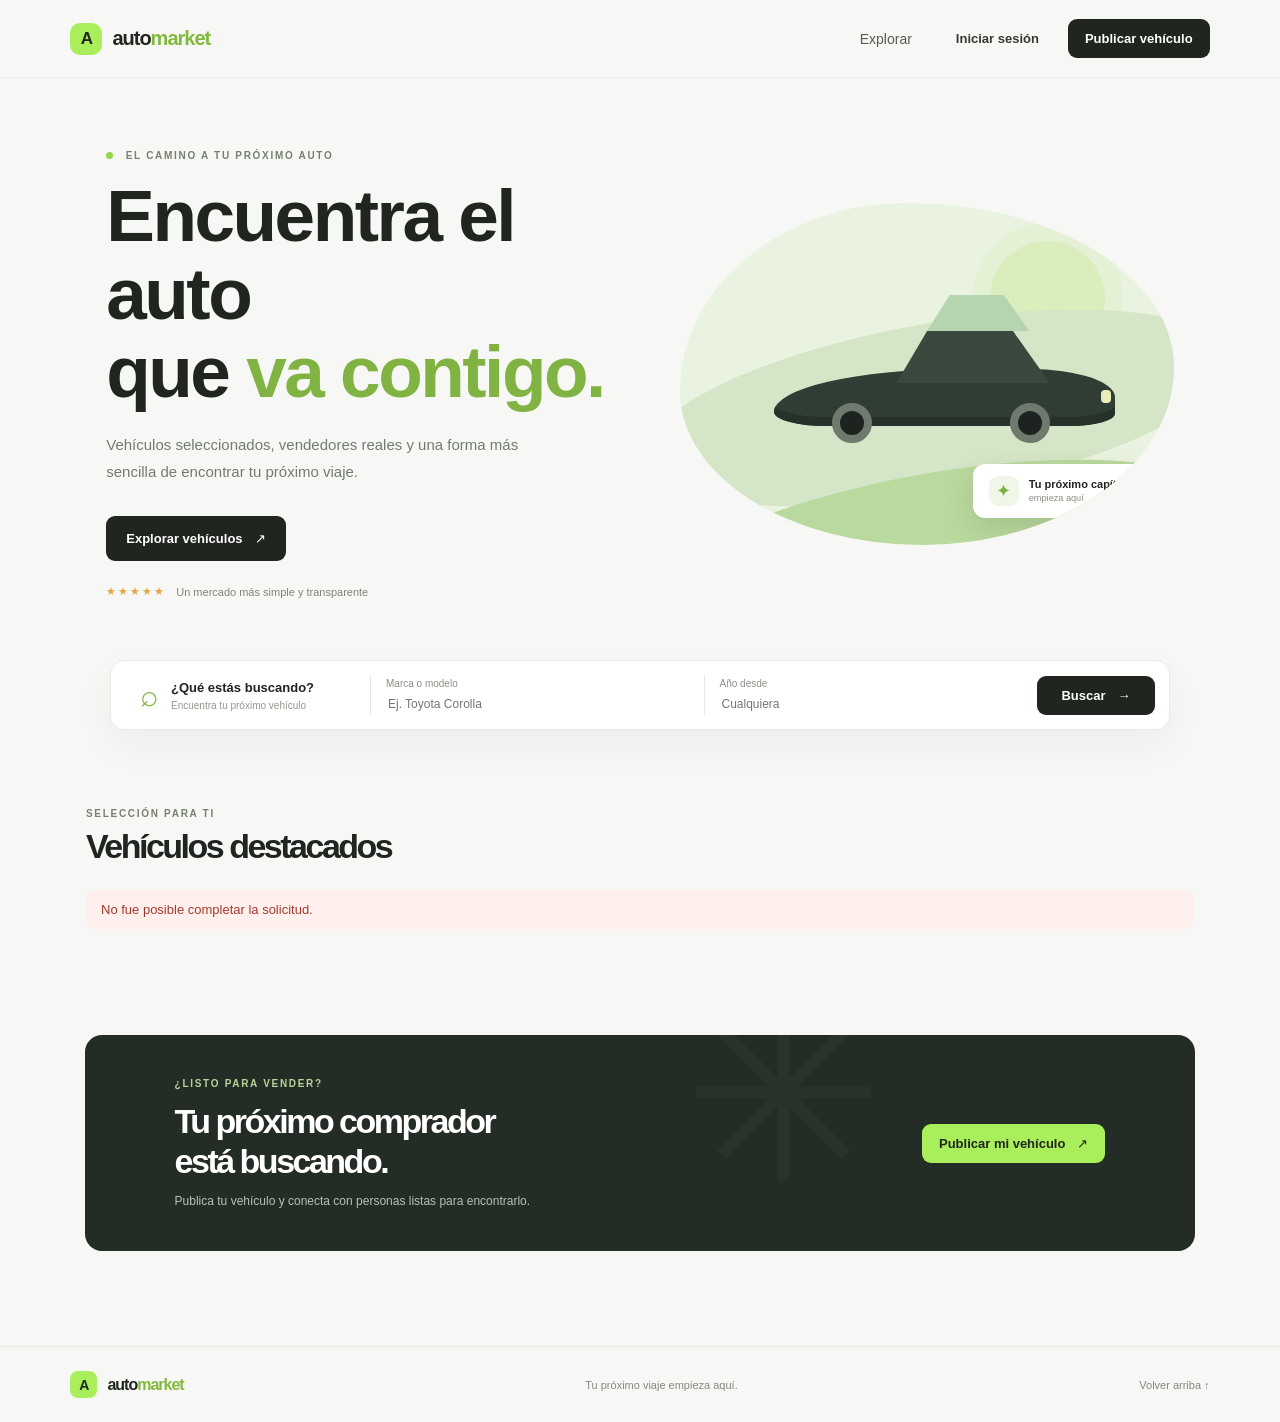
==== web/index.html @ 0ed243d3 "Keep repository frontend-only Configure the static UI to connect to an external API and remove the G" ====
<!doctype html>
<html lang="es">
<head>
  <meta charset="utf-8">
  <meta name="viewport" content="width=device-width, initial-scale=1">
  <meta name="theme-color" content="#f7f8f5">
  <meta name="description" content="Encuentra y publica vehículos en AutoMarket.">
  <title>AutoMarket | Compra y vende tu próximo vehículo</title>
  <link rel="stylesheet" href="./static/styles.css">
</head>
<body>
  <header class="topbar">
    <a class="brand" href="/" aria-label="AutoMarket, inicio">
      <span class="brand-mark">A</span>
      <span>auto<span class="brand-accent">market</span></span>
    </a>
    <nav class="top-actions" aria-label="Navegación principal">
      <a class="nav-link" href="#catalogo">Explorar</a>
      <button class="button button-quiet" id="open-login" type="button">Iniciar sesión</button>
      <button class="button button-dark" id="open-register" type="button">Publicar vehículo</button>
      <div class="account-menu hidden" id="account-menu">
        <span class="account-name" id="account-name"></span>
        <button class="button button-quiet" id="logout" type="button">Salir</button>
      </div>
    </nav>
  </header>

  <main>
    <section class="hero">
      <div class="hero-copy">
        <p class="eyebrow"><span class="eyebrow-dot"></span> EL CAMINO A TU PRÓXIMO AUTO</p>
        <h1>Encuentra el auto<br>que <span>va contigo.</span></h1>
        <p class="hero-description">Vehículos seleccionados, vendedores reales y una forma más sencilla de encontrar tu próximo viaje.</p>
        <a class="button button-dark button-large" href="#catalogo">Explorar vehículos <span aria-hidden="true">↗</span></a>
        <div class="hero-proof"><span class="proof-stars">★★★★★</span><span>Un mercado más simple y transparente</span></div>
      </div>
      <div class="hero-art" aria-hidden="true">
        <div class="sun"></div>
        <div class="road road-back"></div>
        <div class="car">
          <div class="car-window"></div>
          <div class="car-body"></div>
          <div class="wheel wheel-one"></div><div class="wheel wheel-two"></div>
          <div class="car-light"></div>
        </div>
        <div class="road road-front"></div>
        <div class="art-label"><span class="art-label-icon">✦</span><span><b>Tu próximo capítulo</b><small>empieza aquí</small></span></div>
      </div>
    </section>

    <section class="search-strip" aria-label="Buscar vehículos">
      <div class="search-intro"><span class="search-icon">⌕</span><span><b>¿Qué estás buscando?</b><small>Encuentra tu próximo vehículo</small></span></div>
      <label class="search-field"><span>Marca o modelo</span><input id="search-input" type="search" placeholder="Ej. Toyota Corolla"></label>
      <label class="search-field search-year"><span>Año desde</span><input id="year-input" type="number" min="1886" placeholder="Cualquiera"></label>
      <button class="button button-dark search-button" id="search-button" type="button">Buscar <span aria-hidden="true">→</span></button>
    </section>

    <section class="catalog section-wrap" id="catalogo">
      <div class="section-heading">
        <div><p class="eyebrow">SELECCIÓN PARA TI</p><h2>Vehículos destacados</h2></div>
        <span class="result-count" id="result-count"></span>
      </div>
      <div class="notice hidden" id="notice" role="status"></div>
      <div class="vehicle-grid" id="vehicle-grid" aria-live="polite"></div>
      <div class="empty-state hidden" id="empty-state">
        <span class="empty-icon">⌕</span><h3>No encontramos vehículos</h3>
        <p>Prueba otra búsqueda o vuelve más tarde para ver nuevas publicaciones.</p>
        <button class="button button-outline" id="clear-search" type="button">Limpiar búsqueda</button>
      </div>
    </section>

    <section class="seller-callout">
      <div class="callout-decoration" aria-hidden="true">✳</div>
      <div><p class="eyebrow">¿LISTO PARA VENDER?</p><h2>Tu próximo comprador<br>está buscando.</h2><p>Publica tu vehículo y conecta con personas listas para encontrarlo.</p></div>
      <button class="button button-light" id="callout-register" type="button">Publicar mi vehículo <span aria-hidden="true">↗</span></button>
    </section>

    <section class="workspace section-wrap hidden" id="workspace">
      <div class="section-heading">
        <div><p class="eyebrow" id="workspace-eyebrow">TU ESPACIO</p><h2 id="workspace-title">Panel</h2></div>
      </div>
      <div class="workspace-content" id="workspace-content"></div>
    </section>
  </main>

  <dialog class="auth-dialog" id="auth-dialog">
    <button class="dialog-close" id="close-dialog" type="button" aria-label="Cerrar">×</button>
    <div class="dialog-brand"><span class="brand-mark">A</span></div>
    <p class="eyebrow" id="auth-eyebrow">BIENVENIDO A AUTOMARKET</p>
    <h2 id="auth-title">Qué bueno tenerte aquí</h2>
    <p class="dialog-subtitle" id="auth-subtitle">Ingresa a tu cuenta para continuar.</p>
    <div class="auth-tabs">
      <button class="auth-tab active" id="login-tab" type="button">Iniciar sesión</button>
      <button class="auth-tab" id="register-tab" type="button">Crear cuenta</button>
    </div>
    <form id="auth-form">
      <label class="form-field hidden" id="name-field">Nombre completo<input id="name" name="name" autocomplete="name" maxlength="120"></label>
      <label class="form-field hidden" id="phone-field">Teléfono<input id="phone" name="phone" autocomplete="tel" maxlength="32" placeholder="+57 300 000 0000"></label>
      <label class="form-field">Correo electrónico<input id="email" name="email" type="email" autocomplete="email" required maxlength="254"></label>
      <label class="form-field">Contraseña<input id="password" name="password" type="password" autocomplete="current-password" required minlength="12" maxlength="1024"><small>Debe tener al menos 12 caracteres.</small></label>
      <p class="form-error hidden" id="auth-error" role="alert"></p>
      <button class="button button-dark button-full" id="auth-submit" type="submit">Iniciar sesión</button>
    </form>
  </dialog>
  <footer class="footer"><a class="brand footer-brand" href="/"><span class="brand-mark">A</span><span>auto<span class="brand-accent">market</span></span></a><span>Tu próximo viaje empieza aquí.</span><a href="#catalogo">Volver arriba ↑</a></footer>
  <script src="./static/config.js"></script>
  <script src="./static/app.js" defer></script>
</body>
</html>
---- web/static/styles.css ----
:root{font-family:"Segoe UI",Arial,sans-serif;color:#20251f;background:#f7f8f5;font-synthesis:none;text-rendering:optimizeLegibility;font-weight:400;--ink:#20251f;--muted:#72796f;--line:#e6e9e2;--green:#a9ef5b;--dark:#20251f;--paper:#fff}
*{box-sizing:border-box}
html{scroll-behavior:smooth}
body{margin:0;min-width:320px}
button,input{font:inherit}
button,a{-webkit-tap-highlight-color:transparent}
a{color:inherit;text-decoration:none}
.hidden{display:none!important}
.topbar{height:78px;padding:0 max(5.5vw,24px);display:flex;align-items:center;justify-content:space-between;background:rgba(247,248,245,.92);border-bottom:1px solid rgba(32,37,31,.06);position:sticky;top:0;z-index:5;backdrop-filter:blur(14px)}
.brand{display:inline-flex;align-items:center;gap:10px;font-family:Manrope,sans-serif;font-weight:800;font-size:20px;letter-spacing:-1px}
.brand-mark{width:32px;height:32px;display:grid;place-items:center;background:var(--green);border-radius:10px;font-size:17px;letter-spacing:-1px}
.brand-accent{color:#82b83f}
.top-actions{display:flex;align-items:center;gap:12px}
.nav-link{font-size:14px;color:#555d53;margin-right:15px}
.button{border:0;border-radius:9px;padding:12px 17px;font-weight:700;font-size:13px;cursor:pointer;transition:transform .18s,background .18s,box-shadow .18s;display:inline-flex;align-items:center;justify-content:center;gap:12px}
.button:hover{transform:translateY(-1px)}
.button-dark{background:var(--dark);color:#fff}
.button-dark:hover{background:#303a2f;box-shadow:0 7px 20px #20251f25}
.button-quiet{background:transparent;color:#343a33}
.button-quiet:hover{background:#ecefe9}
.button-large{padding:15px 20px;margin-top:7px}
.button-light{background:var(--green);color:#20251f}
.button-outline{background:transparent;border:1px solid #d9ded5;color:var(--ink)}
.button-full{width:100%;margin-top:8px}
.account-menu{display:flex;gap:12px;align-items:center}
.account-name{font-size:13px;font-weight:700}
.hero{padding:72px max(8.3vw,32px) 70px;min-height:490px;display:grid;grid-template-columns:1fr .9fr;align-items:center;gap:25px;max-width:1500px;margin:auto;overflow:hidden}
.eyebrow{font-size:10px;letter-spacing:1.7px;color:#76806d;font-weight:700;margin:0 0 16px}
.eyebrow-dot{display:inline-block;width:7px;height:7px;border-radius:50%;background:#96d64c;margin-right:8px}
h1,h2,h3,p{margin-top:0}
h1,h2{font-family:"Segoe UI",Arial,sans-serif;letter-spacing:-2.5px}
h1{font-size:clamp(43px,5.7vw,74px);line-height:1.07;margin:0 0 20px;font-weight:700}
h1 span{color:#80b341}
.hero-description{color:#737b70;font-size:15px;line-height:1.8;max-width:420px;margin:0 0 24px}
.hero-proof{display:flex;align-items:center;gap:10px;font-size:11px;color:#7d8479;margin-top:24px}
.proof-stars{letter-spacing:2px;color:#e6a643}
.hero-art{height:342px;position:relative;border-radius:46% 54% 51% 49%/55% 48% 52% 45%;background:#eaf3df;overflow:hidden}
.sun{position:absolute;width:115px;height:115px;border-radius:50%;background:#d9edbd;top:38px;right:14%;box-shadow:0 0 0 18px #d9edbd55}
.road{position:absolute;left:-8%;width:120%;height:170px;background:#d5e5c7;transform:rotate(-10deg);border-radius:50%}
.road-back{bottom:52px}
.road-front{bottom:-98px;background:#bad99e}
.car{position:absolute;left:19%;right:12%;bottom:102px;height:118px}
.car-body{position:absolute;left:0;right:0;bottom:17px;height:57px;background:#303d34;border-radius:55% 25% 13% 15%/75% 50% 22% 25%;box-shadow:inset 0 -9px #263129}
.car-body:before{content:"";position:absolute;width:45%;height:52px;right:19%;top:-38px;background:#39493d;clip-path:polygon(20% 0,76% 0,100% 100%,0 100%);border-radius:20px 30px 0 0}
.car-window{position:absolute;z-index:1;width:30%;height:36px;right:25%;top:-30px;background:#b5d5b0;clip-path:polygon(22% 0,75% 0,100% 100%,0 100%)}
.wheel{position:absolute;z-index:2;width:40px;height:40px;border-radius:50%;background:#1d241f;border:8px solid #6f796d;bottom:0}
.wheel-one{left:17%}.wheel-two{right:19%}
.car-light{position:absolute;right:4px;bottom:40px;background:#e8edbb;width:10px;height:13px;border-radius:4px}
.art-label{position:absolute;right:5%;bottom:8%;display:flex;gap:10px;align-items:center;background:#fff;padding:12px 16px;border-radius:12px;box-shadow:0 12px 30px #3b49302a;font-size:11px}
.art-label-icon{width:30px;height:30px;border-radius:9px;display:grid;place-items:center;background:#f0f7e9;color:#7dae42;font-size:18px}
.art-label b,.art-label small{display:block}.art-label small{color:#899083;margin-top:3px}
.search-strip{max-width:1060px;margin:-8px auto 78px;background:#fff;border:1px solid #e9ece6;box-shadow:0 15px 38px #2833210c;padding:14px;display:flex;align-items:center;gap:10px;border-radius:14px;position:relative;z-index:1}
.search-intro{display:flex;align-items:center;gap:12px;min-width:235px;padding:0 15px}
.search-icon{font-size:31px;color:#87b748;line-height:1}
.search-intro b,.search-intro small{display:block}.search-intro b{font-size:13px}.search-intro small{font-size:10px;color:#92988e;margin-top:5px}
.search-field{padding:3px 15px;border-left:1px solid var(--line);flex:1;min-width:100px}
.search-field span{display:block;font-size:10px;color:#8a9086;margin-bottom:5px}
.search-field input{width:100%;border:0;outline:0;color:var(--ink);font-size:12px;background:transparent}
.search-button{min-width:118px}
.section-wrap{max-width:1180px;padding:0 36px;margin:0 auto 90px}
.section-heading{display:flex;align-items:end;justify-content:space-between;margin-bottom:24px}
.section-heading .eyebrow{margin-bottom:8px}
h2{font-size:34px;line-height:1.15;margin:0;font-weight:700}
.result-count{font-size:12px;color:#81887e;padding-bottom:5px}
.vehicle-grid{display:grid;grid-template-columns:repeat(3,minmax(0,1fr));gap:20px}
.vehicle-card{border:1px solid #e8ebe5;border-radius:14px;background:#fff;overflow:hidden;transition:transform .2s,box-shadow .2s}
.vehicle-card:hover{transform:translateY(-3px);box-shadow:0 14px 30px #232b2012}
.vehicle-photo{height:175px;background:linear-gradient(145deg,#e9f1e1,#d4e5c4);display:grid;place-items:center;position:relative}
.vehicle-photo:before{content:"";position:absolute;inset:22px;border:1px solid #ffffff80;border-radius:50%}
.vehicle-glyph{font-size:63px;filter:drop-shadow(0 10px 5px #35402c2b)}
.photo-tag{position:absolute;top:13px;left:13px;background:#ffffffd9;border-radius:6px;padding:6px 9px;font-size:9px;font-weight:700;color:#64715a}
.vehicle-info{padding:17px}
.vehicle-title{font-family:"Segoe UI",Arial,sans-serif;font-weight:700;font-size:16px;letter-spacing:-.4px;margin:0 0 7px}
.vehicle-meta{font-size:11px;color:#838a80;display:flex;gap:8px;align-items:center}
.vehicle-meta .separator{width:3px;height:3px;border-radius:50%;background:#a9afa4}
.vehicle-description{font-size:11px;line-height:1.6;color:#767e73;min-height:35px;margin:13px 0}
.vehicle-bottom{display:flex;align-items:center;justify-content:space-between;padding-top:13px;border-top:1px solid #eff0ed}
.vehicle-price{font-family:"Segoe UI",Arial,sans-serif;font-size:17px;font-weight:800;letter-spacing:-.5px}
.seller-link{font-size:10px;color:#729c3e;font-weight:700}
.seller-contact{font-size:10px;color:#7e867b;margin-top:8px}
.notice{padding:12px 15px;border-radius:9px;background:#f1f7e9;color:#425833;font-size:13px;margin-bottom:16px}
.notice.error{background:#fff0ed;color:#a13b2d}
.empty-state{text-align:center;padding:65px 20px;border:1px dashed #dce2d7;border-radius:14px;background:#fbfcfa}
.empty-icon{font-size:36px;color:#94bc66}.empty-state h3{font-family:"Segoe UI",Arial,sans-serif;margin:10px 0}.empty-state p{font-size:13px;color:#7a8277;margin-bottom:18px}
.seller-callout{margin:0 auto 95px;max-width:1110px;background:#242d25;color:#fff;border-radius:17px;padding:43px 7%;display:flex;align-items:center;justify-content:space-between;position:relative;overflow:hidden}
.seller-callout .eyebrow{color:#b7d49c;margin-bottom:12px}
.seller-callout h2{font-size:34px;line-height:1.18;margin-bottom:13px}
.seller-callout p:not(.eyebrow){font-size:12px;color:#b9c1b6;margin-bottom:0}
.callout-decoration{position:absolute;right:28%;top:-58px;color:#ffffff08;font-size:240px;line-height:1}
.seller-callout .button{z-index:1}
.workspace{padding-top:12px}
.workspace-content{display:grid;grid-template-columns:1fr;gap:22px}
.panel{background:#fff;border:1px solid var(--line);border-radius:14px;padding:22px}
.panel h3{font-family:"Segoe UI",Arial,sans-serif;font-size:17px;margin:0 0 16px}
.panel-subtitle{font-size:12px;color:#81887e;margin:-9px 0 18px}
.listing-form{display:grid;grid-template-columns:repeat(2,minmax(0,1fr));gap:13px}
.form-field{display:flex;flex-direction:column;gap:7px;font-size:11px;color:#626a5f;font-weight:600}
.form-field input,.form-field textarea{width:100%;border:1px solid #e2e6df;border-radius:8px;padding:11px 12px;outline:none;color:var(--ink);font-size:12px;background:#fff}
.form-field input:focus,.form-field textarea:focus{border-color:#96c45c;box-shadow:0 0 0 3px #a9ef5b30}
.form-field textarea{min-height:85px;resize:vertical}
.span-two{grid-column:span 2}
.form-help{font-size:10px;color:#8a9187;font-weight:400}
.listing-form .button{justify-self:start}
.dashboard-list{display:flex;flex-direction:column;gap:9px}
.dashboard-row{display:flex;align-items:center;justify-content:space-between;gap:15px;border:1px solid #edf0ea;padding:12px 13px;border-radius:9px}
.dashboard-row-main{min-width:0}.dashboard-row-title{font-weight:700;font-size:12px}.dashboard-row-meta{font-size:10px;color:#838a80;margin-top:5px}
.status-pill{display:inline-block;border-radius:20px;padding:5px 9px;font-size:9px;font-weight:700;background:#fff5dc;color:#99701a;white-space:nowrap}
.status-published{background:#edf6e5;color:#56813a}.status-sold{background:#f0f0ee;color:#777d74}
.row-actions{display:flex;gap:7px;align-items:center;flex-shrink:0}
.button-small{padding:8px 10px;font-size:10px;border-radius:7px}
.button-danger{background:#fff0ed;color:#a14336}.button-danger:hover{background:#ffe0da}
.dashboard-empty{font-size:12px;color:#858c82;padding:12px 0}
.footer{border-top:1px solid var(--line);padding:24px max(5.5vw,24px);display:flex;align-items:center;justify-content:space-between;color:#828980;font-size:11px}
.footer-brand{color:var(--ink);font-size:16px}.footer-brand .brand-mark{width:27px;height:27px;font-size:14px;border-radius:8px}
.auth-dialog{width:min(440px,calc(100% - 30px));border:0;border-radius:17px;padding:33px 35px 30px;box-shadow:0 25px 90px #1c261b35;color:var(--ink)}
.auth-dialog::backdrop{background:#16201590;backdrop-filter:blur(4px)}
.dialog-close{position:absolute;right:17px;top:13px;border:0;background:transparent;font-size:25px;cursor:pointer;color:#838a80}
.dialog-brand{margin-bottom:17px}.auth-dialog .eyebrow{margin-bottom:9px}.auth-dialog h2{font-size:25px;letter-spacing:-1px}
.dialog-subtitle{font-size:12px;color:#828980;margin:9px 0 20px}
.auth-tabs{display:flex;border-bottom:1px solid var(--line);margin-bottom:20px}
.auth-tab{border:0;background:none;padding:11px 0;margin-right:24px;color:#858c82;font-size:12px;font-weight:700;cursor:pointer;border-bottom:2px solid transparent}
.auth-tab.active{color:var(--ink);border-color:#8cc34b}
.auth-dialog form{display:grid;gap:13px}
.auth-dialog .form-field input{margin-top:1px}
.auth-dialog .form-field small{font-size:10px;color:#92988e;font-weight:400}
.form-error{margin:0;background:#fff0ed;color:#a13b2d;padding:10px;border-radius:7px;font-size:11px}
@media(max-width:900px){.hero{padding-left:6vw;padding-right:6vw}.search-strip{margin-left:24px;margin-right:24px}.seller-callout{margin-left:24px;margin-right:24px}.vehicle-grid{grid-template-columns:repeat(2,minmax(0,1fr))}}
@media(max-width:650px){.topbar{height:66px;padding:0 17px}.brand{font-size:17px}.brand-mark{width:29px;height:29px}.nav-link{display:none}.top-actions{gap:5px}.top-actions>.button{font-size:11px;padding:10px}.account-name{display:none}.hero{grid-template-columns:1fr;padding:54px 25px 45px;gap:29px}.hero-art{height:245px;max-width:450px;width:100%;justify-self:center}.car{transform:scale(.83);transform-origin:bottom center;left:10%;right:4%}.search-strip{margin:0 17px 58px;display:grid;grid-template-columns:1fr 1fr}.search-intro{grid-column:span 2;padding:4px 8px}.search-field{border-left:0;padding:8px;border-top:1px solid var(--line)}.search-year{border-left:1px solid var(--line)}.search-button{grid-column:span 2;width:100%}.section-wrap{padding:0 18px;margin-bottom:65px}.section-heading{align-items:start;gap:10px}h2{font-size:28px}.vehicle-grid{grid-template-columns:1fr;gap:14px}.vehicle-photo{height:185px}.seller-callout{margin:0 17px 65px;padding:29px 24px;display:block}.seller-callout h2{font-size:29px}.seller-callout .button{margin-top:22px}.listing-form{grid-template-columns:1fr}.span-two{grid-column:auto}.dashboard-row{align-items:flex-start;flex-wrap:wrap}.row-actions{margin-left:auto}.footer{padding:22px 17px;gap:12px;flex-wrap:wrap}.footer>span{display:none}.auth-dialog{padding:29px 23px 24px}.workspace .section-heading{margin-bottom:17px}}
@media(prefers-reduced-motion:reduce){html{scroll-behavior:auto}*,*::before,*::after{transition:none!important}}
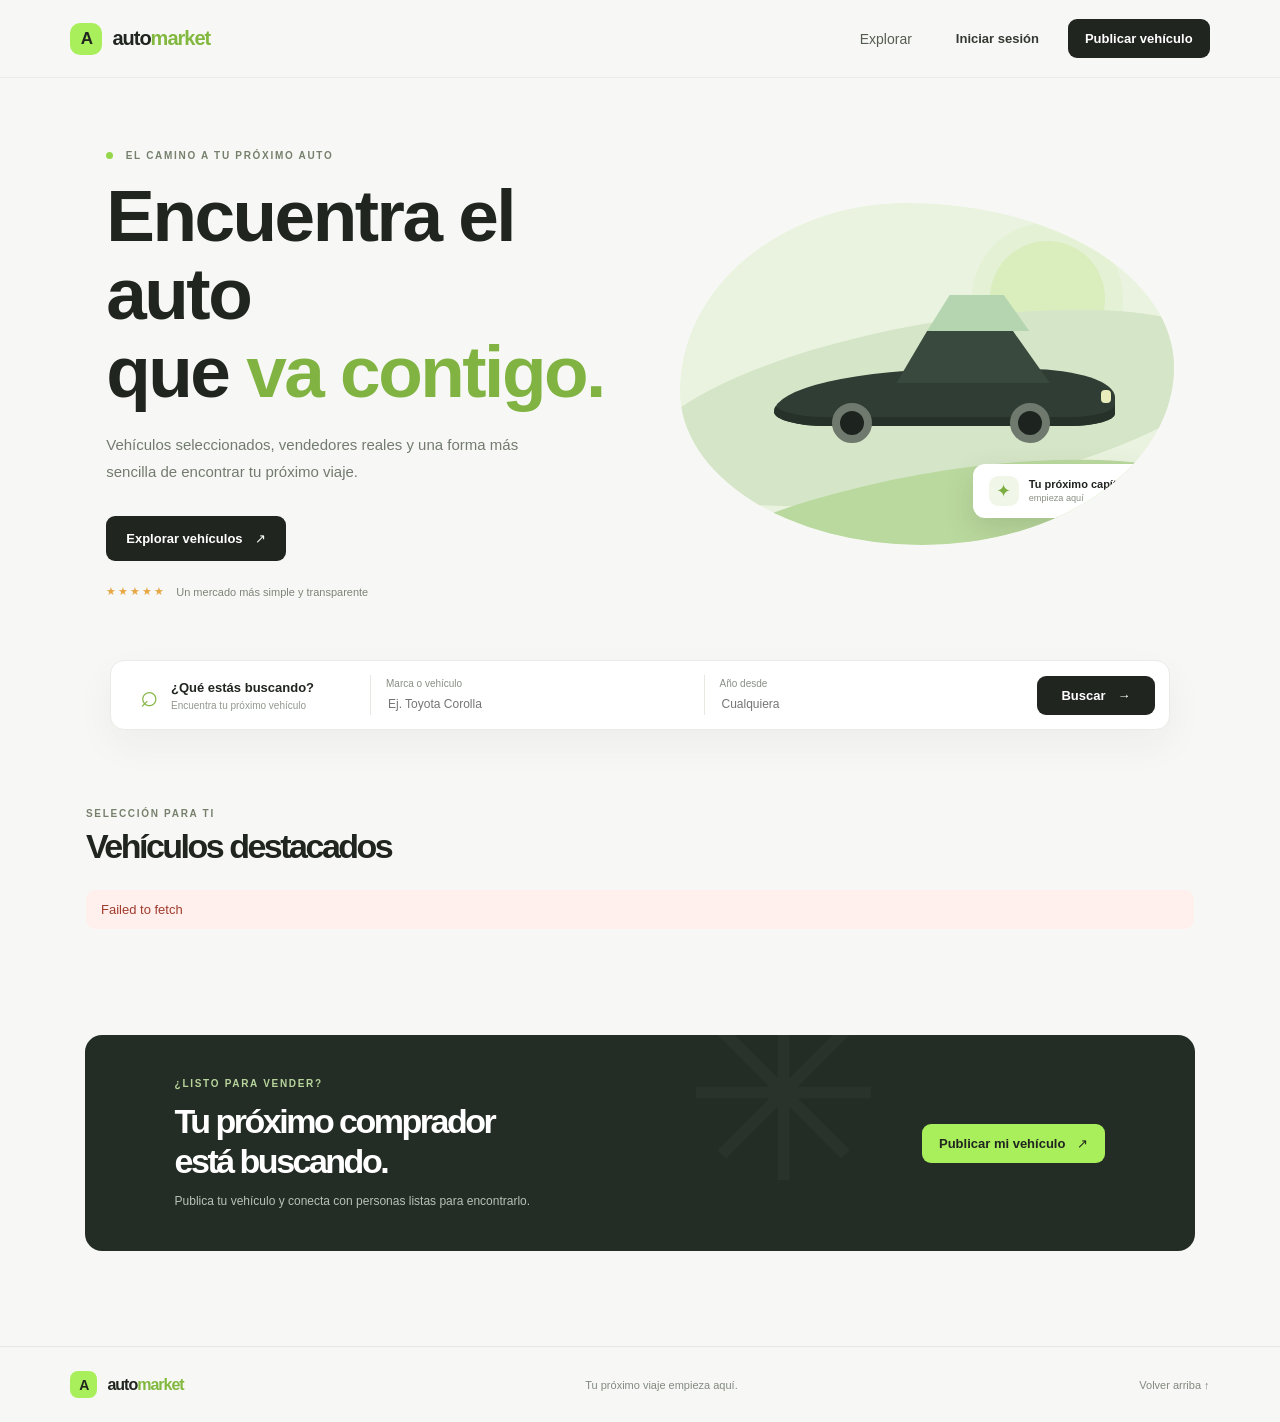
==== commit ce8a80b4: "Connect frontend to vehicle API and support photo galleries Co-authored-by: Copilot <223556219+Copil" ====
--- a/web/index.html
+++ b/web/index.html
@@ -50,7 +50,7 @@
 
     <section class="search-strip" aria-label="Buscar vehículos">
       <div class="search-intro"><span class="search-icon">⌕</span><span><b>¿Qué estás buscando?</b><small>Encuentra tu próximo vehículo</small></span></div>
-      <label class="search-field"><span>Marca o modelo</span><input id="search-input" type="search" placeholder="Ej. Toyota Corolla"></label>
+      <label class="search-field"><span>Marca o vehículo</span><input id="search-input" type="search" placeholder="Ej. Toyota Corolla"></label>
       <label class="search-field search-year"><span>Año desde</span><input id="year-input" type="number" min="1886" placeholder="Cualquiera"></label>
       <button class="button button-dark search-button" id="search-button" type="button">Buscar <span aria-hidden="true">→</span></button>
     </section>
--- a/web/static/styles.css
+++ b/web/static/styles.css
@@ -67,8 +67,13 @@
 .vehicle-card:hover{transform:translateY(-3px);box-shadow:0 14px 30px #232b2012}
 .vehicle-photo{height:175px;background:linear-gradient(145deg,#e9f1e1,#d4e5c4);display:grid;place-items:center;position:relative}
 .vehicle-photo:before{content:"";position:absolute;inset:22px;border:1px solid #ffffff80;border-radius:50%}
+.vehicle-image{position:absolute;inset:0;width:100%;height:100%;object-fit:cover}
+.vehicle-photo.has-gallery{display:block}
+.vehicle-gallery{position:absolute;inset:0;display:flex;overflow-x:auto;overflow-y:hidden;scroll-snap-type:x mandatory;scrollbar-width:thin;overscroll-behavior-x:contain}
+.vehicle-gallery .vehicle-image{position:relative;inset:auto;flex:0 0 100%;scroll-snap-align:start}
+.vehicle-gallery:focus-visible{outline:3px solid #729c3e;outline-offset:-3px}
 .vehicle-glyph{font-size:63px;filter:drop-shadow(0 10px 5px #35402c2b)}
-.photo-tag{position:absolute;top:13px;left:13px;background:#ffffffd9;border-radius:6px;padding:6px 9px;font-size:9px;font-weight:700;color:#64715a}
+.photo-tag{position:absolute;z-index:1;top:13px;left:13px;background:#ffffffd9;border-radius:6px;padding:6px 9px;font-size:9px;font-weight:700;color:#64715a}
 .vehicle-info{padding:17px}
 .vehicle-title{font-family:"Segoe UI",Arial,sans-serif;font-weight:700;font-size:16px;letter-spacing:-.4px;margin:0 0 7px}
 .vehicle-meta{font-size:11px;color:#838a80;display:flex;gap:8px;align-items:center}
